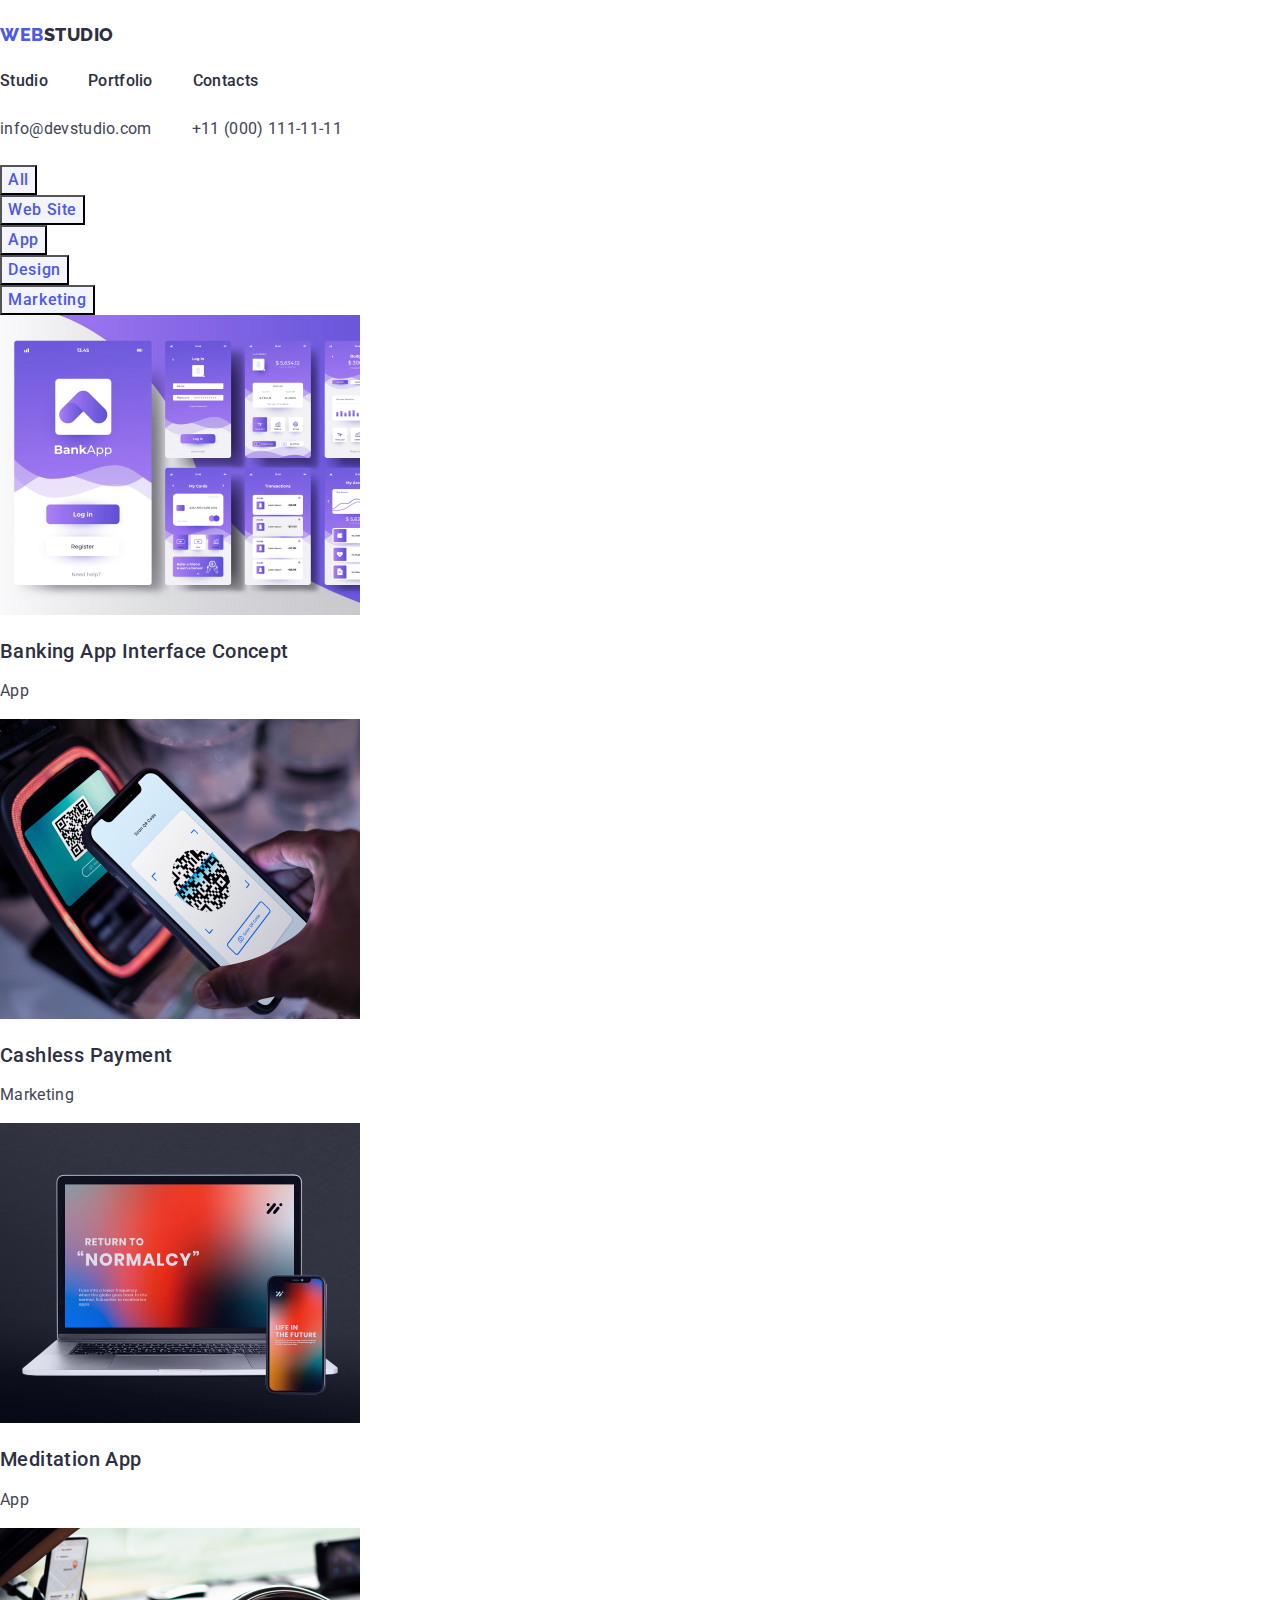
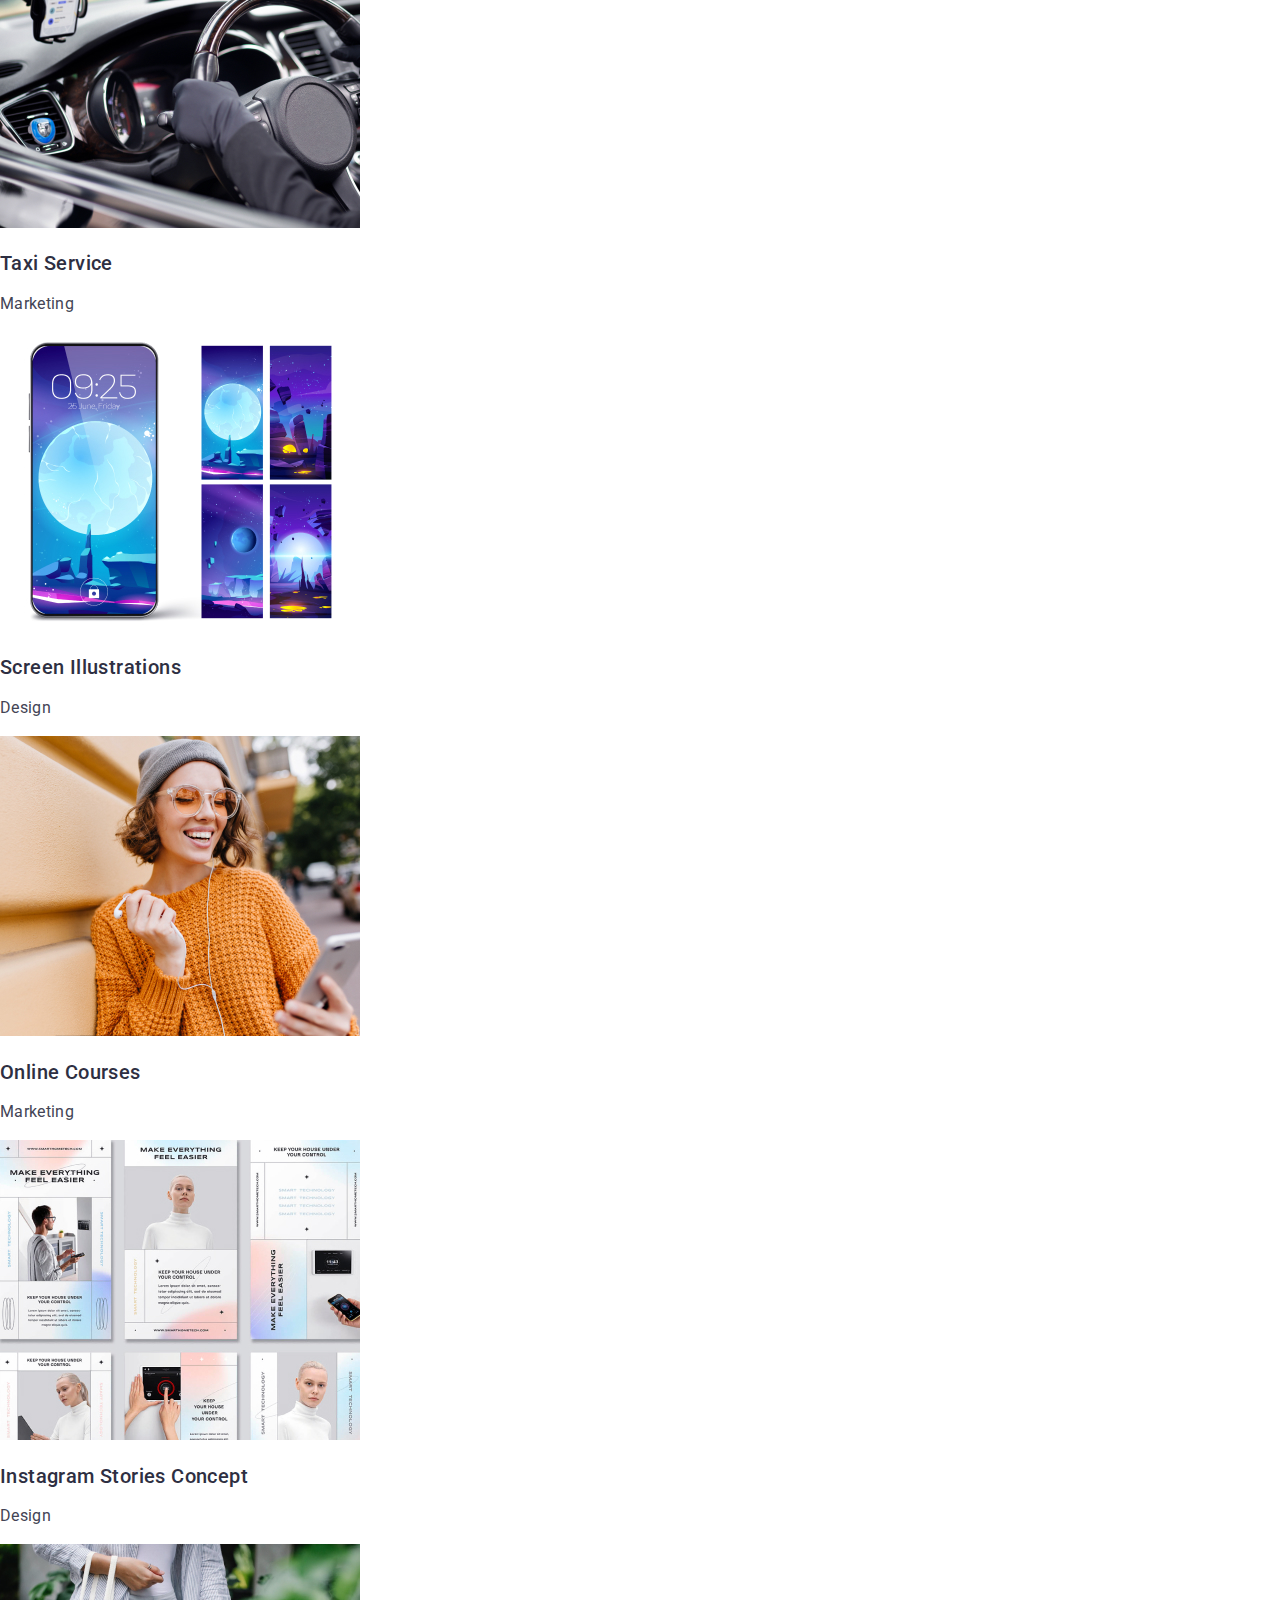
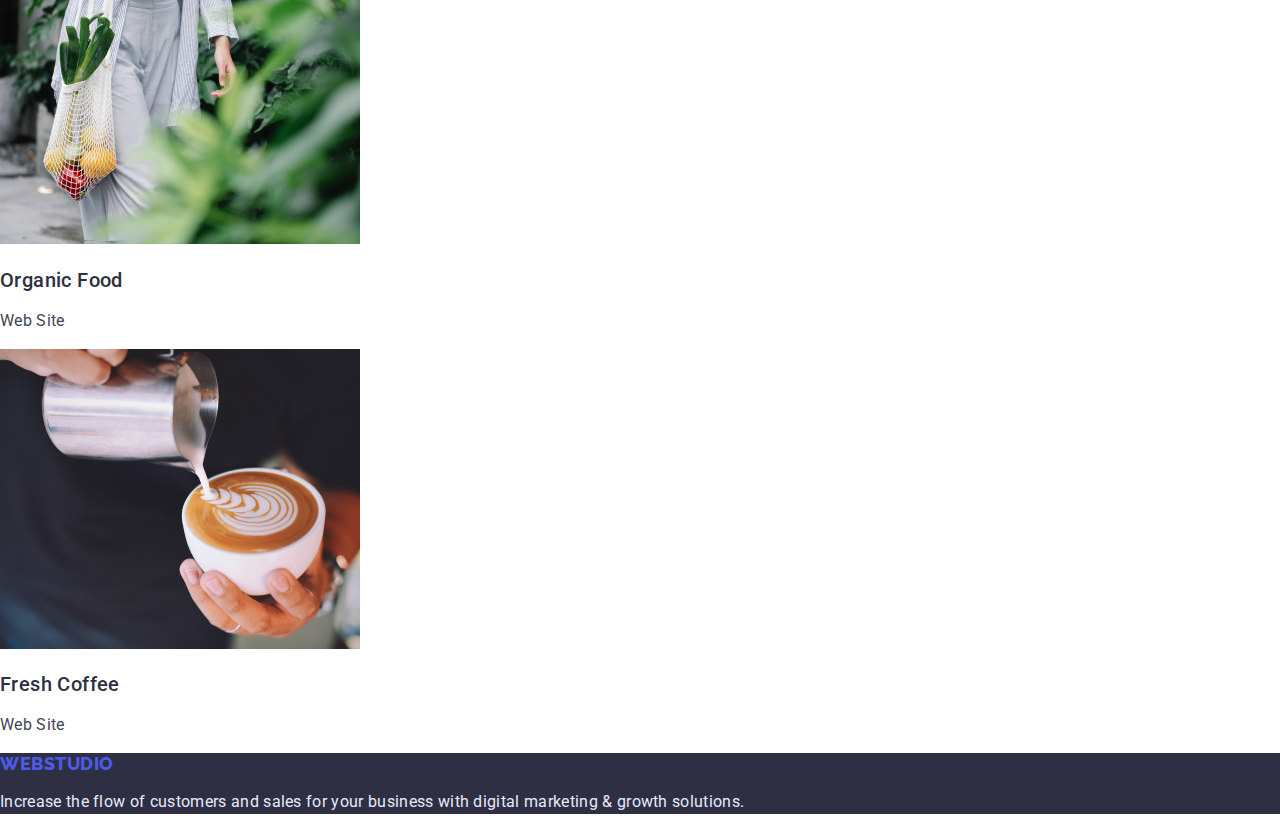
==== portfolio.html @ f451aba5 "1203" ====
<!DOCTYPE html>
<html lang="en">

<head>
    <meta charset="UTF-8">
    <meta http-equiv="X-UA-Compatible" content="IE=edge">
    <meta name="viewport" content="width=device-width, initial-scale=1.0">
    <title>studio</title>
    <link rel="preconnect" href="https://fonts.googleapis.com">
    <link rel="preconnect" href="https://fonts.gstatic.com" crossorigin>
    <link href="https://fonts.googleapis.com/css2?family=Raleway:wght@800&family=Roboto+Mono:wght@600&family=Roboto:wght@400;500;700&display=swap" rel="stylesheet">
    <link rel="stylesheet" href="./css/styles.css" />
</head>

<body>
    <header class="header">
        <nav class="nav">
            <a class="header-logo link" href="./index.html">Web<span class="header-span">Studio</span></a>
            <ul class="header-list list">
                <li class="header-item"><a class="header-button link" href="./index.html">Studio</a></li>
                <li class="header-item"><a class="header-button link" href="./portfolio.html">Portfolio</a></li>
                <li class="header-item"><a class="header-button link" href="">Contacts</a></li>
            </ul>
        </nav>
        <address class="header-address list">
            <ul class="header-address list">
                <li class="header-email list"><a class="header-email link"
                    href="mailto:info@devstudio.com">info@devstudio.com</a></li>
                <li class="header-email list"><a class="header-email link" 
                    href="tel:+110001111111">+11 (000) 111-11-11</a></li>
            </ul>
        </address>
    </header>
    <main>
<section class="section.portfolio">
    <h1 class="menu-title" hidden >menu</h1>
    <ul class="menu-btn list">
        <li><button class="all-btn" type="button">All</button></li>
        <li><button class="all-btn" type="button">Web Site</button></li>
        <li><button class="all-btn" type="button">App</button></li>
        <li><button class="all-btn" type="button">Design</button></li>
        <li><button class="all-btn" type="button">Marketing</button></li>       
    </ul>
   
    <ul class="gallery list">
        <li>  
        <a class="gallery-tabl link" href="">
        <img src="./images/img-banking.jpg" alt="banking" width="360"/>
        <h2 class="gallery-title">Banking App Interface Concept</h2>
        <p class="gallery-text">App</p>
        </a>          
        </li>
                                    
        <li>
        <a class="gallery-tabl link" href=""><img src="./images/img-cashless.jpg" alt="cashless" width="360"/>
        <h2 class="gallery-title">Cashless Payment</h2>
        <p class="gallery-text">Marketing</p></a>  
        </li>
        
        <li> 
        <a class="gallery-tabl link" href=""><img src="./images/img-meditaion.jpg" alt="meditaion" width="360"/>
        <h2 class="gallery-title">Meditation App</h2>
        <p class="gallery-text">App</p></a>          
        </li>
        
        <li> 
        <a class="gallery-tabl link" href=""><img src="./images/img-taxi.jpg" alt="taxi" width="360"/>
        <h2 class="gallery-title">Taxi Service</h2>
        <p class="gallery-text">Marketing</p></a>                            
        </li>
        
        <li>
        <a class="gallery-tabl link" href=""><img src="./images/img-screen.jpg" alt="screen" width="360"/>
        <h2 class="gallery-title">Screen Illustrations</h2>
        <p class="gallery-text">Design</p></a>           
        </li>
        
        <li>
        <a class="gallery-tabl link" href=""><img src="./images/img-online.jpg" alt="online" width="360"/>
        <h2 class="gallery-title">Online Courses</h2>
        <p class="gallery-text">Marketing</p></a>           
        </li>
        
        <li>
        <a class="gallery-tabl link" href=""><img src="./images/img-instagram.jpg" alt="instagram" width="360"/>
        <h2 class="gallery-title">Instagram Stories Concept</h2>
        <p class="gallery-text">Design</p></a>                      
        </li>
        
        <li> 
        <a class="gallery-tabl link" href=""><img src="./images/img-organic.jpg" alt="organic" width="360"/>
        <h2 class="gallery-title">Organic Food</h2>
        <p class="gallery-text">Web Site</p></a>                       
        </li>
        
        <li>
        <a class="gallery-tabl link" href=""><img src="./images/img-fresh.jpg" alt="fresh" width="360"/>
        <h2 class="gallery-title">Fresh Coffee</h2>
        <p class="gallery-text">Web Site</p> </a>                       
        </li>
    </ul>
 </section>
    </main>

    <footer class="footer">
        <a class="footer-logo" href="./index.html">WebStudio</a>
        <p class="footer-text">Increase the flow of customers and
            sales for your business with digital
            marketing & growth solutions.</p>
    </footer>
---- css/styles.css ----
:root{
--body: #434455;
--header: #ffffff;
--header-logo: #4d5ae5;
--header-email: #434455;
--header-email-hover: #404bbf;
--header-email-focus: #404bbf;
--header-button: #2E2F42;
--header-button-hover: #404bbf;
--header-button-focus: #404bbf;
--hero: #2E2F42;
--hero-title: #FFFFFF;
--main-title-color: #ffffff;
--hero-btn: #FFFFFF;
--hero-btn-background: #4D5AE5;
--hero-btn-background-hover: #4D5AE5;
--hero-btn-color-hover: #FFFFFF;
--hero-btn-background-focus: #4D5AE5;
--hero-btn-color-focus: #FFFFFF;
--about-subtitle: #2E2F42;
--about-text: #434455;
--promo-title: #2E2F42;
--team-title:#2E2F42;
--team-title-name: #2E2F42;
--team-text: #434455;
--gallery: #FFFFFF;
--gallery-title: #2E2F42;
--gallery-text: #434455;
--footer-text: #E7E9FC;
--second-title-color: #303030;
--main-btn-color: #ffffff;     
--all-btn: #4d5ae5;
--footer: #2e2f42;
--footer-logo: #4d5ae5;
--span: #2e2f42;
}

body{
    font-family: 'Roboto', sans-serif;    
    color: var(--body);
    font-size: 16px;
    line-height: 1.5;
    margin: 0;
}
.link {
    text-decoration: none;
}
.list{
    list-style: none;
    padding: 0;
    margin: 0;
}

.container{
    display: flex;
    justify-content: space-between;
    align-items: center;
}
.section {
    padding: 120px 0;
}
.header {
background-color: var(--header);
padding: 24px 0;
}
.header-nav {
    display: flex;
    align-items: center;

}
.header-logo {
    font-family: 'Raleway', sans-serif;
    font-weight: 800;
    font-size: 18px;
    line-height: 1.17;     
    display: flex;
    align-items: center;
    letter-spacing: 0.03em;
    text-transform: uppercase;               
    color: var(--header-logo);  
    text-decoration: none;
}
.header-list {
    display: flex;
    gap: 40px;
}
.header-span {
    color: var(--span);
}

.header-button {
    font-family: 'Roboto', sans-serif;
    font-weight: 500;
    font-size: 16px;
    line-height: 1.5;
    letter-spacing: 0.02em;
    color: var(--header-button);  
    text-decoration: none;
    flex: none;
    order: 0;
    flex-grow: 0;
    padding: 24px 0;
    display: block;
}
.header-button:hover {
    color: var(--header-button-hover);
}
.header-button:focus {
   color: var(--header-button-focus);
}
.header-address {
    font-style: normal;
    display: flex;
    gap: 40px;
}
.header-email {
font-family: 'Roboto';
font-size: 16px;
line-height: 1.5;
letter-spacing: 0.02em;
color: var(--header-email);
}
.header-email:hover {
    color: var(--header-email-hover);
}
.header-email:focus {
    color: var(--header-email-focus)
}

.hero {
background-color: var(--hero);
padding: 188px 0;
text-align: center;
}
   
.visually-hidden {    
position: absolute;
width: 1px;
height: 1px;
margin: -1px;
border: 0;
padding: 0;
white-space: nowrap;
clip-path: inset(100%);
clip: rect(0 0 0 0);
overflow: hidden;
}
.about-list {
    display: flex;
    gap: 24px;
}

.hero-title {
    font-family: 'Roboto', sans-serif;
    font-weight: 700;
    font-size: 56px;
    line-height: 1.07;
    text-align: center;
    letter-spacing: 0.02em;
    color: var(--hero-title);
}
.hero-btn {
    font-family: inherit;
    font-weight: 500;
    font-size: 16px;
    line-height: 1.5;
    letter-spacing: 0.04em;
    color: var(--hero-btn);
    background-color: var(--hero-btn-background);
    cursor: pointer;
    padding: 16px 32px;
    border: 0;
}
.hero-btn:hover {
    background-color: var(--hero-btn-background-hover); 
    color: var(--hero-btn-color-hover);
    
}
.hero-btn:focus {
    background-color: var(--hero-btn-background-focus);
    color: var(--hero-btn-color-focus);
    
}

.about-subtitle{
    font-family: 'Roboto', sans-serif;
    font-weight: 500;
    font-size: 20px;
    line-height: 1.2;
    letter-spacing: 0.02em;
    color: var(--about-subtitle);      
    flex: none;
    order: 0;
    flex-grow: 0;
    width: calc((100% - 72px)/4);
    margin: 0 0 8px;
}
.about-text {
    font-family: 'Roboto', sans-serif;
    font-size: 16px;
    line-height: 1.5;
    letter-spacing: 0.02em;    
    color: var(--about-text); 
    flex: none;
    order: 1;
    flex-grow: 0;
}
.section.about {
    padding: 120px 0;
    padding-top: 0;
}
.promo-title {
    font-family: 'Roboto', sans-serif;
    font-weight: 700;
    font-size: 36px;
    line-height: 1.11;
    text-align: center;
    letter-spacing: 0.02em;
    text-transform: capitalize;
    color: var(--promo-title);

}

.team-title {
    font-family: 'Roboto', sans-serif;
    font-weight: 700;
    font-size: 36px;
    line-height: 1.11;  
    text-align: center;
    letter-spacing: 0.02em;
    text-transform: capitalize;
    color: var(--team-title);
}
.team-title-name {
    font-family: 'Roboto', sans-serif;
    font-weight: 500;
    font-size: 20px;
    line-height: 1.2;       
    letter-spacing: 0.02em;
    color:  var(--team-title-name);          
    flex: none;
    order: 0;
    flex-grow: 0;
}
.team-text {
    font-family: 'Roboto', sans-serif;
    font-weight: 400;
    font-size: 16px;
    line-height: 1.5;        
    letter-spacing: 0.02em;
    color: var(--team-text);
    flex: none;
    order: 1;
    flex-grow: 0;
}
/**-----Portfolio---------*/
.section.portfolio {
    padding-top: 96px;
}
.all-btn {
font-family: 'Roboto', sans-serif;
cursor: pointer;
font-weight: 500;
font-size: 16px;
line-height: 1.5;
display: flex;
align-items: center;
text-align: center;
letter-spacing: 0.04em;
color: var(--all-btn);
background-color: #F4F4FD;
border-color: 1px solid #E7E9FC ;
}
.all-btn:hover {
    background-color: #404bbf;
    color: #F4F4FD;
}
.all-btn:focus {
    background-color: #404bbf; 
    color: #F4F4FD;
}
.list {
list-style: none;
padding: 0;
margin: 0;
}
.gallery{
    background-color: var(--gallery);
    text-decoration: none; 
}
.gallery-title{
text-decoration: none;
font-weight: 500;
font-size: 20px;
line-height: 1.2;        
letter-spacing: 0.02em;       
color: var(--gallery-title);
}
.gallery-text{
font-style: normal;
font-size: 16px;
line-height: 1.5;
letter-spacing: 0.02em;
color: var(--gallery-text);
}


/**-----Footer---------*/
.footer {
background-color:  var(--footer); 
}
.footer-title {
position: absolute;
width: 115px;
height: 22px;
left: 156px;
top: 2380px;
}

.footer-logo {
font-family: 'Raleway', sans-serif;
text-decoration: none;
font-weight: 800;
font-size: 18px;
line-height: 1.17;           
display: flex;
letter-spacing: 0.03em;
text-transform: uppercase;              
color: var(--footer-logo);
}
.footer-span {
    color: #f4f4fd;
}
.footer-text {
font-family: 'Roboto', sans-serif;
font-weight: 400;
font-size: 16px;
line-height: 1.5;           
letter-spacing: 0.02em;
color: var(--footer-text);
}
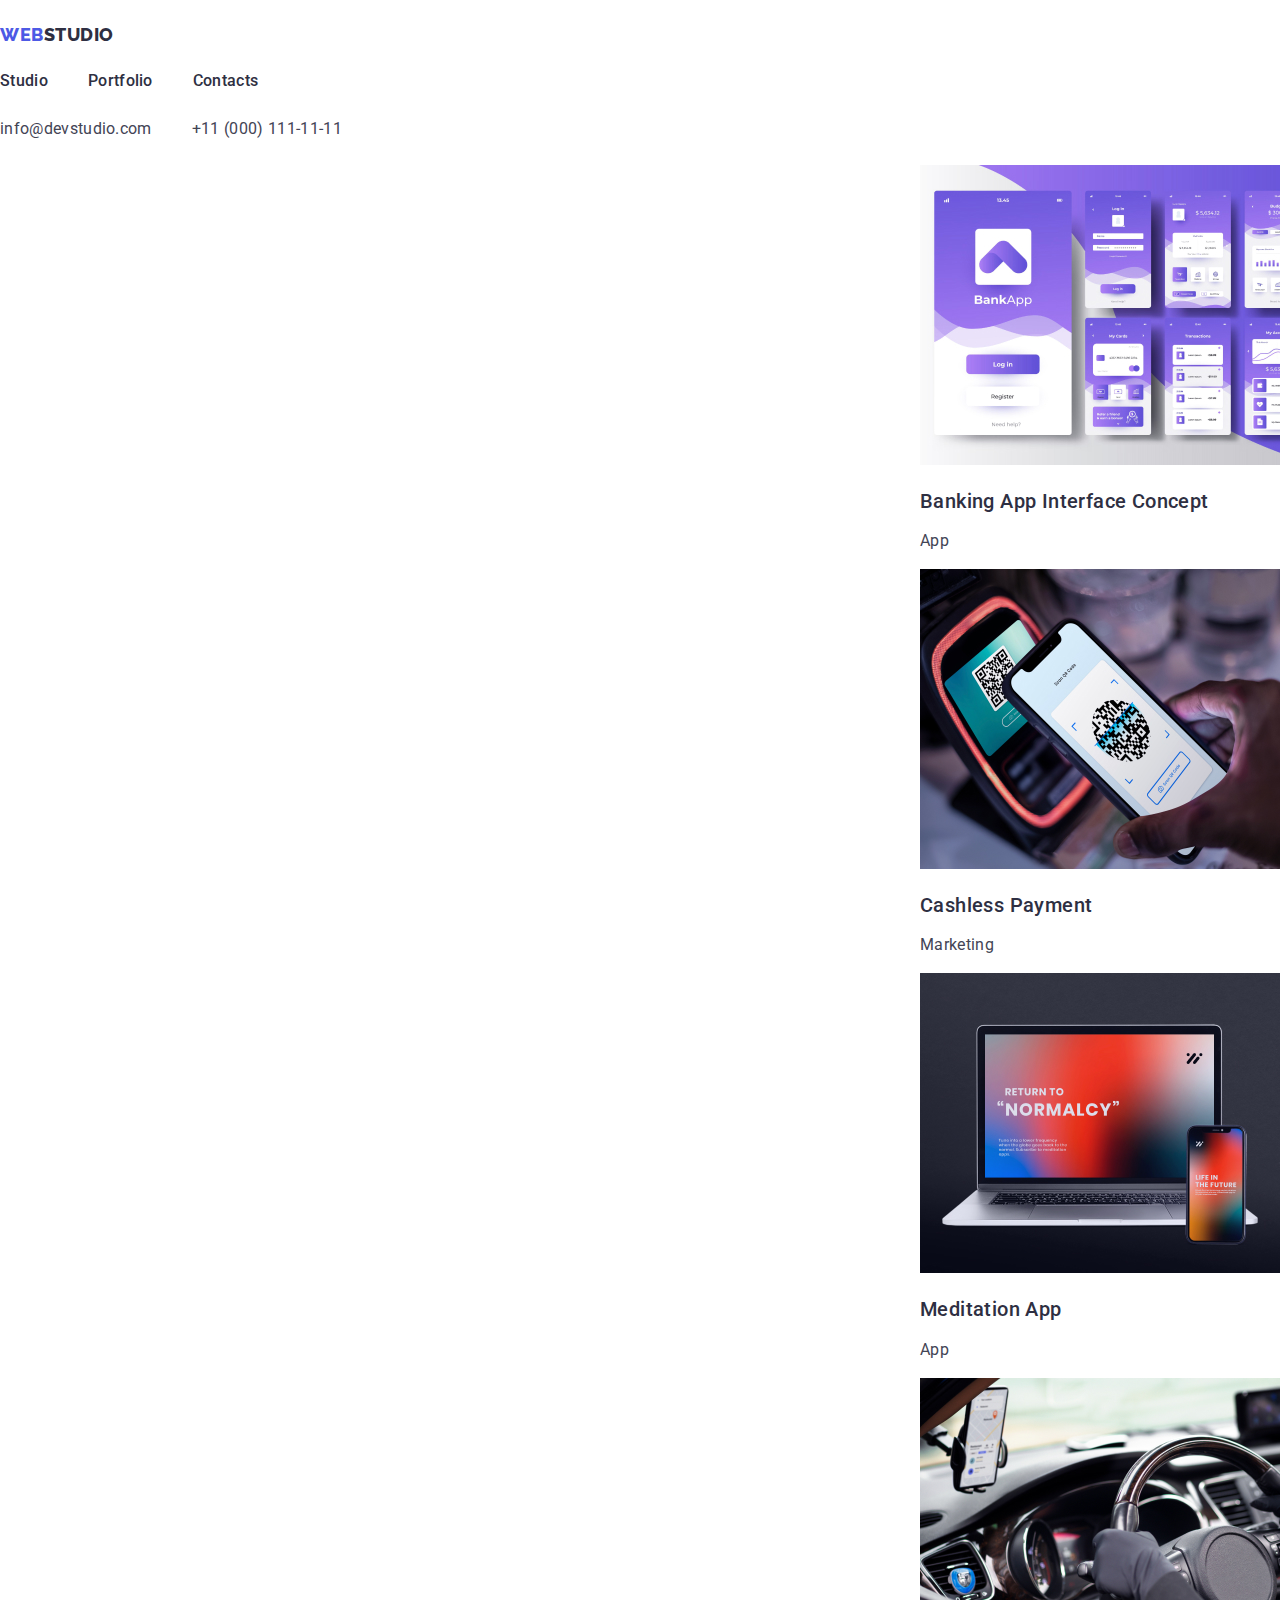
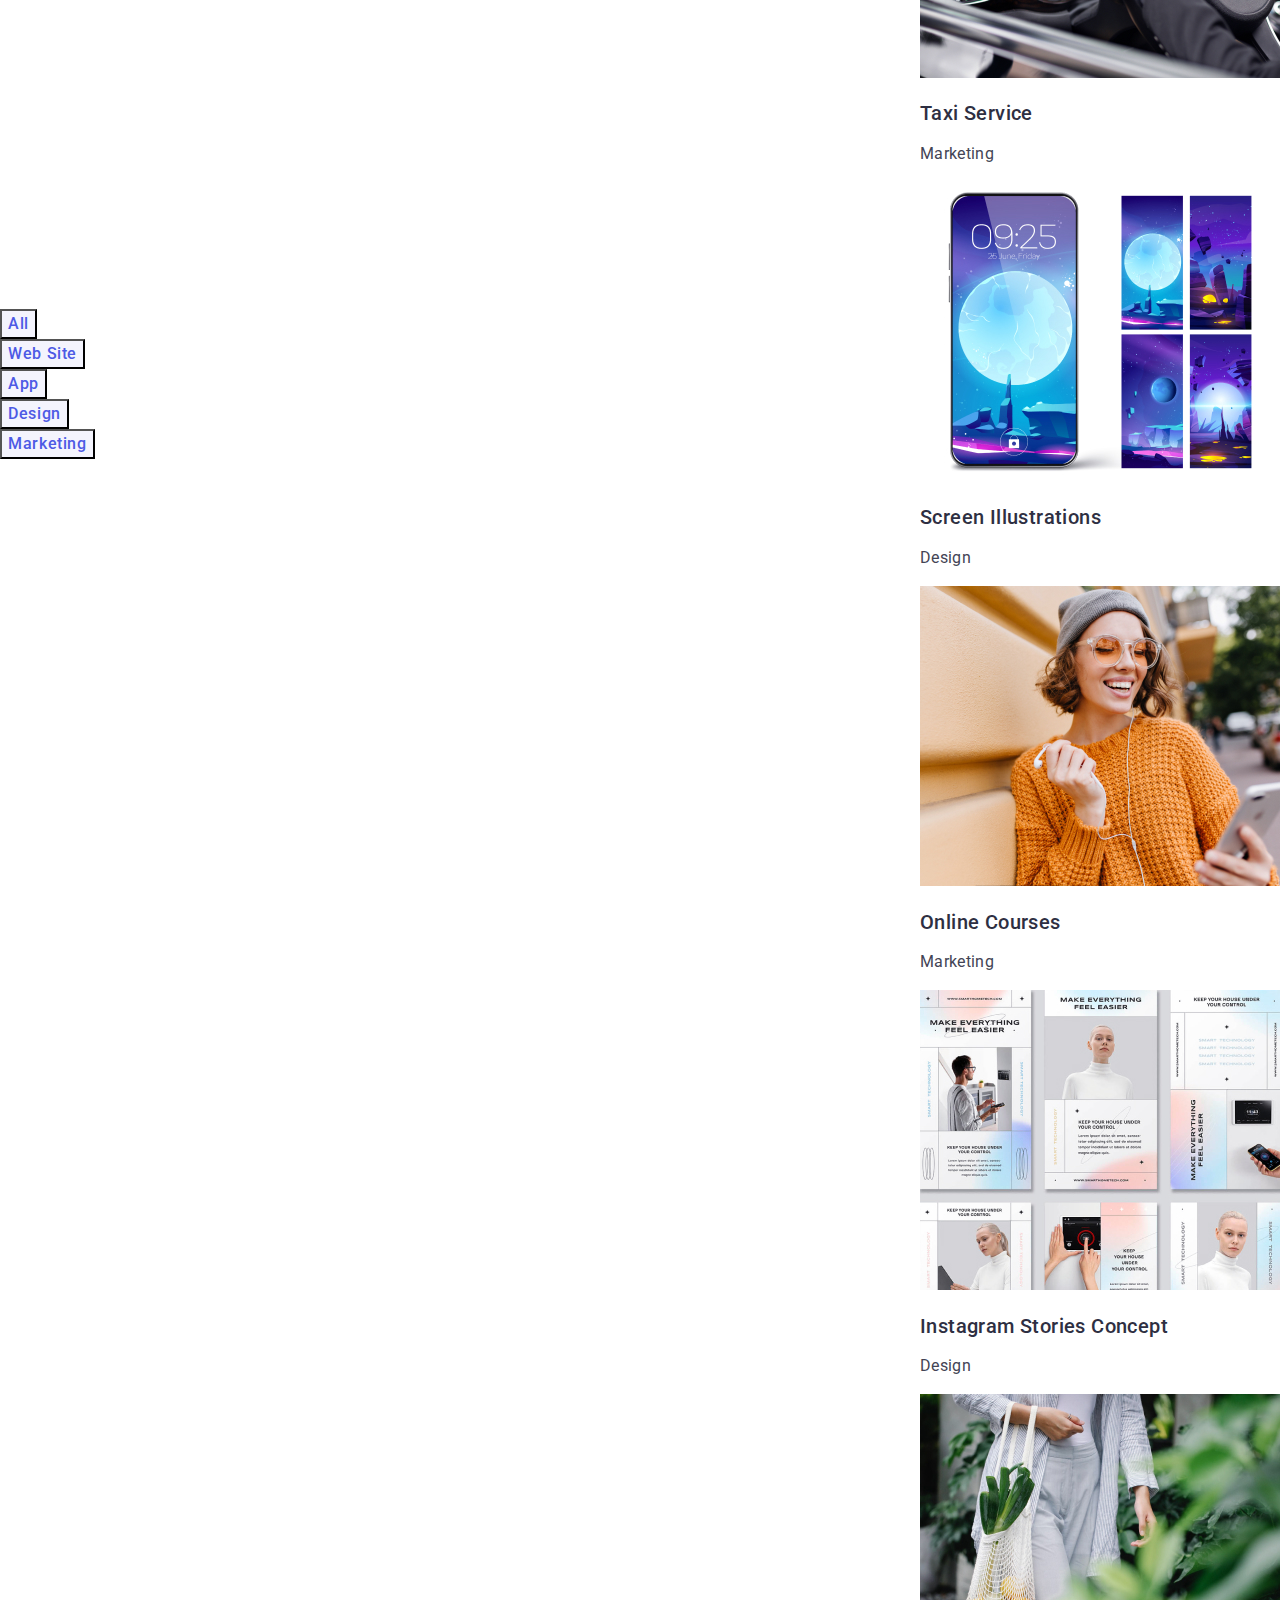
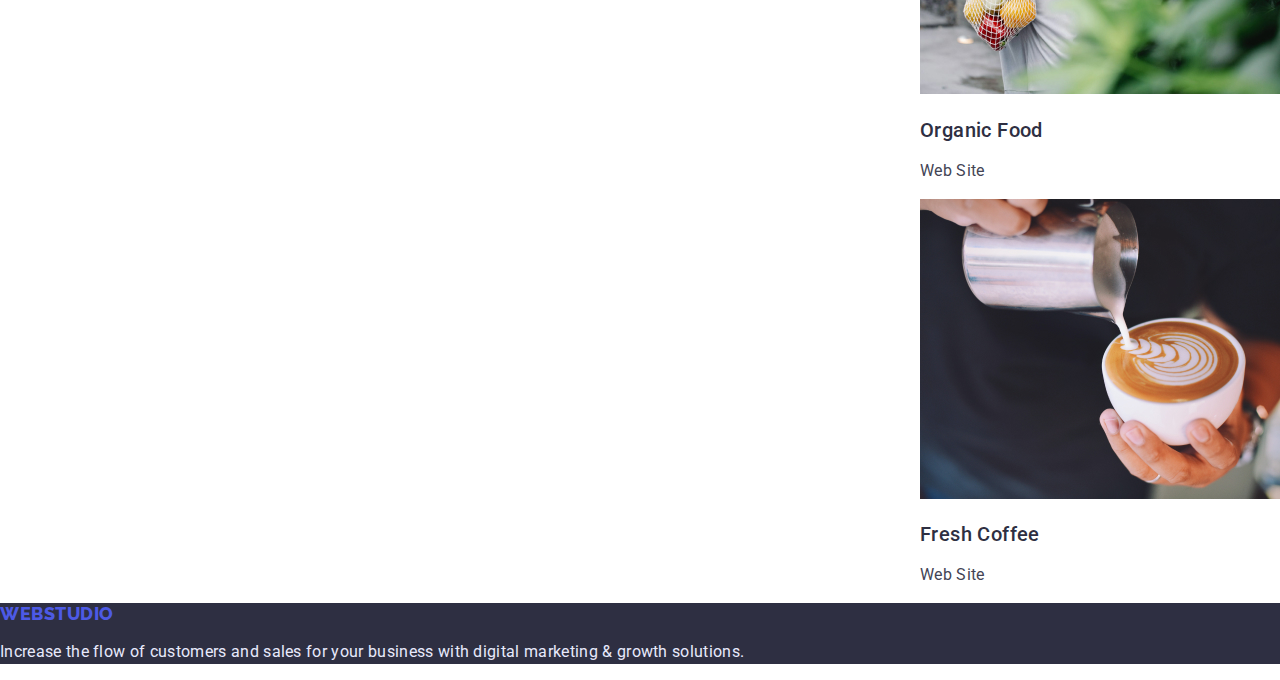
==== commit 1cb4a996: "1303" ====
--- a/portfolio.html
+++ b/portfolio.html
@@ -33,7 +33,8 @@
     </header>
     <main>
 <section class="section.portfolio">
-    <h1 class="menu-title" hidden >menu</h1>
+    <div class="container"> 
+    <h1 class="visually-hidden">menu</h1>
     <ul class="menu-btn list">
         <li><button class="all-btn" type="button">All</button></li>
         <li><button class="all-btn" type="button">Web Site</button></li>
@@ -45,60 +46,87 @@
     <ul class="gallery list">
         <li>  
         <a class="gallery-tabl link" href="">
-        <img src="./images/img-banking.jpg" alt="banking" width="360"/>
+        <img src="./images/img-banking.jpg" alt="banking" width="360" styles/>
+        <div class="gallery-container">
         <h2 class="gallery-title">Banking App Interface Concept</h2>
         <p class="gallery-text">App</p>
+        </div>
         </a>          
         </li>
                                     
         <li>
         <a class="gallery-tabl link" href=""><img src="./images/img-cashless.jpg" alt="cashless" width="360"/>
+        <div class="gallery-container">
         <h2 class="gallery-title">Cashless Payment</h2>
-        <p class="gallery-text">Marketing</p></a>  
+        <p class="gallery-text">Marketing</p>
+        </div>
+        </a>  
         </li>
         
         <li> 
         <a class="gallery-tabl link" href=""><img src="./images/img-meditaion.jpg" alt="meditaion" width="360"/>
+        <div class="gallery-container">
         <h2 class="gallery-title">Meditation App</h2>
-        <p class="gallery-text">App</p></a>          
+        <p class="gallery-text">App</p>
+        </div>
+        </a>          
         </li>
         
         <li> 
         <a class="gallery-tabl link" href=""><img src="./images/img-taxi.jpg" alt="taxi" width="360"/>
+        <div class="gallery-container">
         <h2 class="gallery-title">Taxi Service</h2>
-        <p class="gallery-text">Marketing</p></a>                            
+        <p class="gallery-text">Marketing</p>
+        </div>
+        </a>                            
         </li>
         
         <li>
         <a class="gallery-tabl link" href=""><img src="./images/img-screen.jpg" alt="screen" width="360"/>
+        <div class="gallery-container">
         <h2 class="gallery-title">Screen Illustrations</h2>
-        <p class="gallery-text">Design</p></a>           
+        <p class="gallery-text">Design</p>
+        </div>
+        </a>           
         </li>
         
         <li>
         <a class="gallery-tabl link" href=""><img src="./images/img-online.jpg" alt="online" width="360"/>
+        <div class="gallery-container">
         <h2 class="gallery-title">Online Courses</h2>
-        <p class="gallery-text">Marketing</p></a>           
+        <p class="gallery-text">Marketing</p>
+        </div>
+        </a>           
         </li>
         
         <li>
         <a class="gallery-tabl link" href=""><img src="./images/img-instagram.jpg" alt="instagram" width="360"/>
+        <div class="gallery-container">
         <h2 class="gallery-title">Instagram Stories Concept</h2>
-        <p class="gallery-text">Design</p></a>                      
+        <p class="gallery-text">Design</p>
+        </div>
+        </a>                      
         </li>
         
         <li> 
         <a class="gallery-tabl link" href=""><img src="./images/img-organic.jpg" alt="organic" width="360"/>
+        <div class="gallery-container">
         <h2 class="gallery-title">Organic Food</h2>
-        <p class="gallery-text">Web Site</p></a>                       
+        <p class="gallery-text">Web Site</p>
+        </div>
+        </a>                       
         </li>
         
         <li>
         <a class="gallery-tabl link" href=""><img src="./images/img-fresh.jpg" alt="fresh" width="360"/>
+        <div class="gallery-container">
         <h2 class="gallery-title">Fresh Coffee</h2>
-        <p class="gallery-text">Web Site</p> </a>                       
+        <p class="gallery-text">Web Site</p> 
+        </div>
+        </a>                       
         </li>
     </ul>
+    </div>
  </section>
     </main>
 
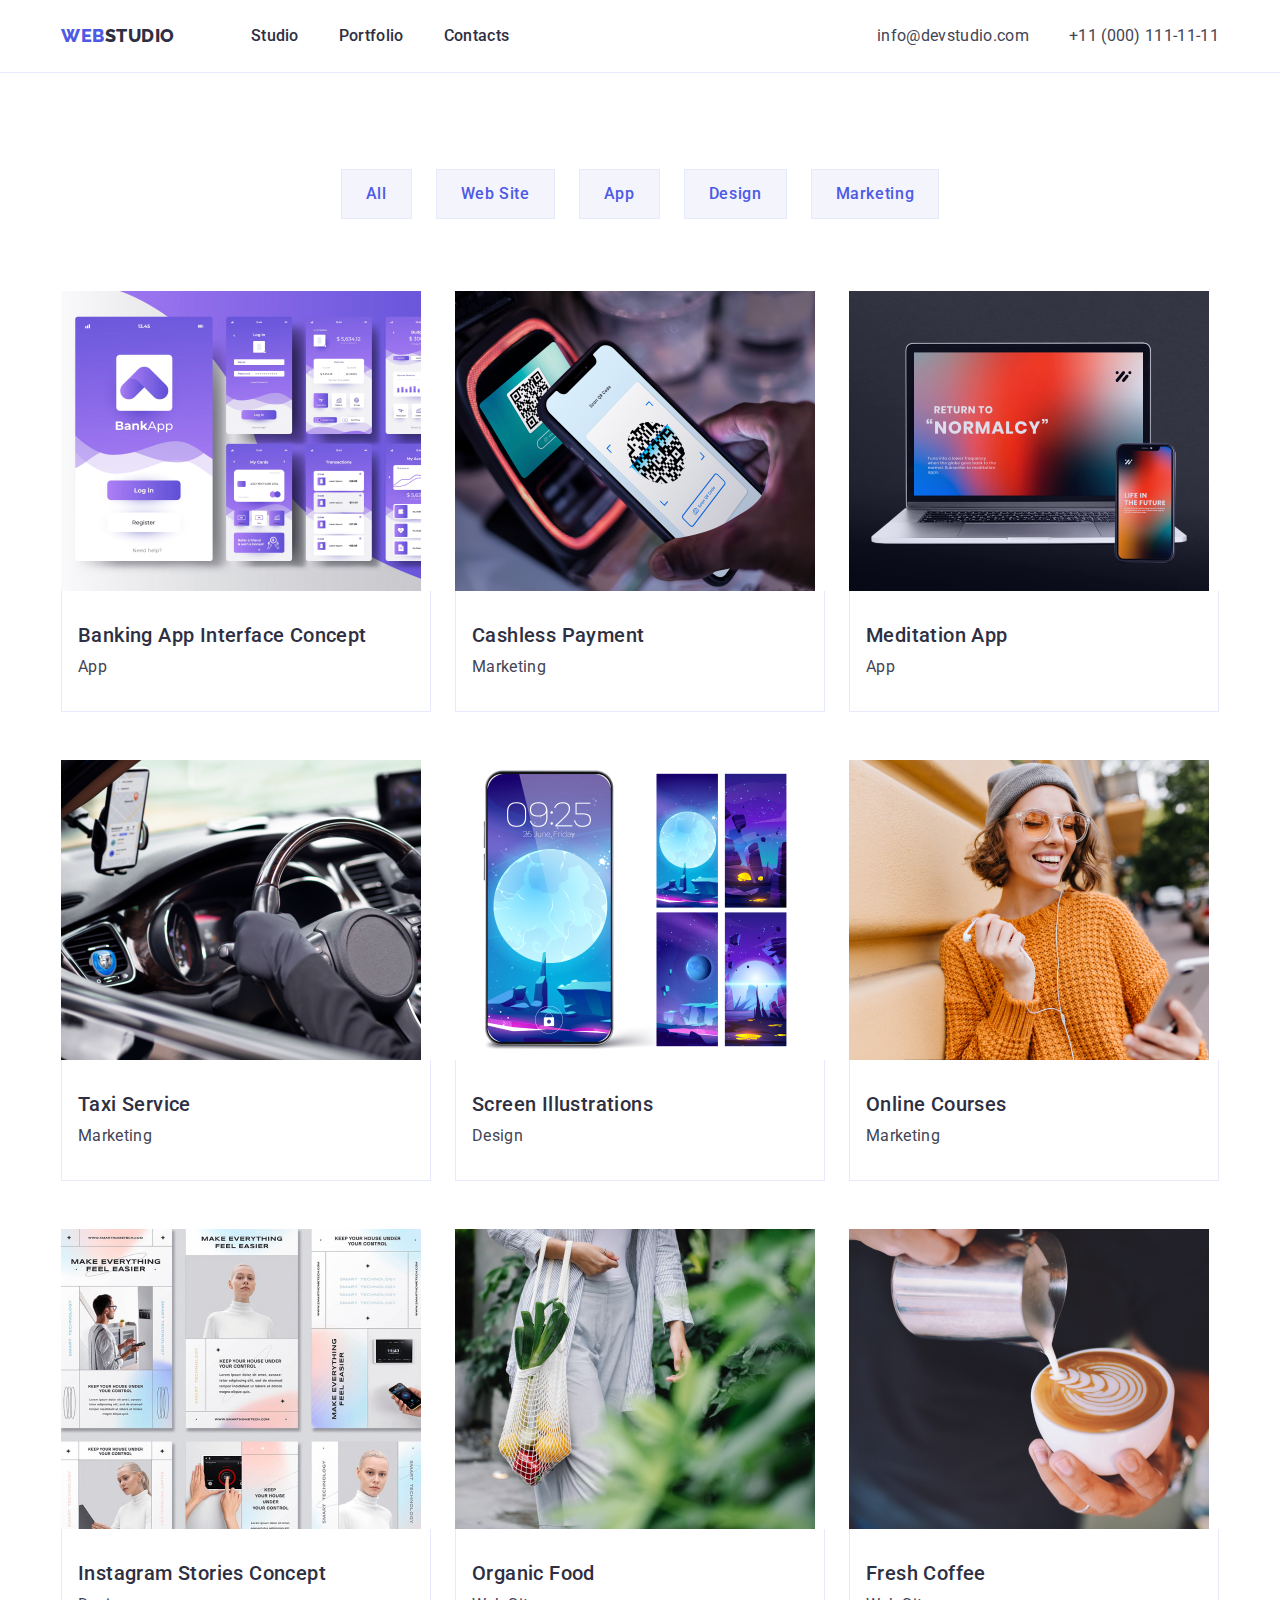
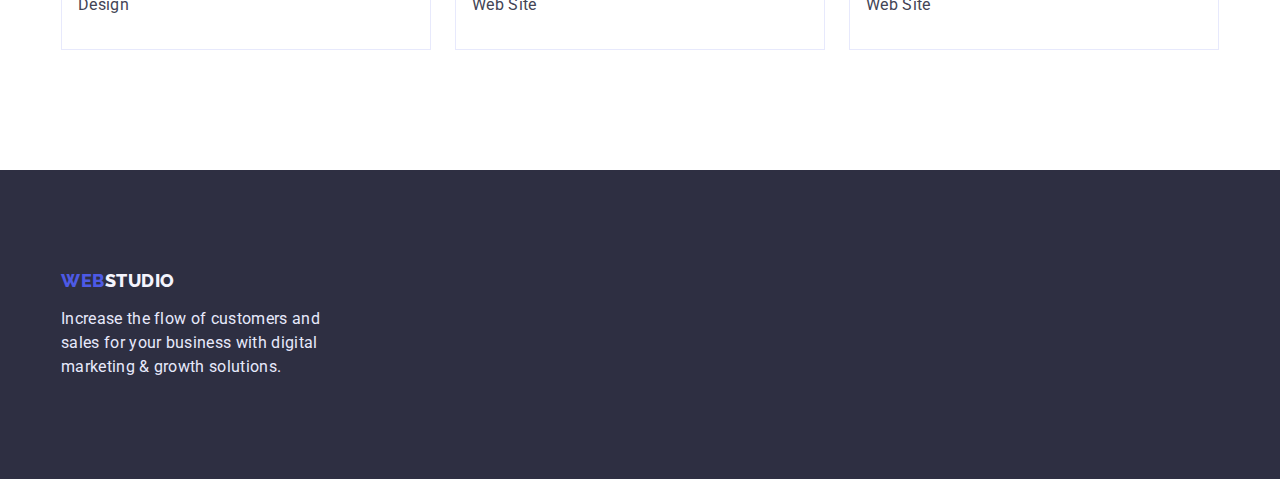
==== commit ec33f142: "1503" ====
--- a/portfolio.html
+++ b/portfolio.html
@@ -8,33 +8,42 @@
     <title>studio</title>
     <link rel="preconnect" href="https://fonts.googleapis.com">
     <link rel="preconnect" href="https://fonts.gstatic.com" crossorigin>
-    <link href="https://fonts.googleapis.com/css2?family=Raleway:wght@800&family=Roboto+Mono:wght@600&family=Roboto:wght@400;500;700&display=swap" rel="stylesheet">
+    <link
+        href="https://fonts.googleapis.com/css2?family=Raleway:wght@800&family=Roboto+Mono:wght@600&family=Roboto:wght@400;500;700&display=swap"
+        rel="stylesheet">
+    <link rel="stylesheet" href="https://cdnjs.cloudflare.com/ajax/libs/modern-normalize/1.1.0/modern-normalize.min.css"
+        integrity="sha512-wpPYUAdjBVSE4KJnH1VR1HeZfpl1ub8YT/NKx4PuQ5NmX2tKuGu6U/JRp5y+Y8XG2tV+wKQpNHVUX03MfMFn9Q=="
+        crossorigin="anonymous" referrerpolicy="no-referrer" />
     <link rel="stylesheet" href="./css/styles.css" />
+
 </head>
 
 <body>
     <header class="header">
-        <nav class="nav">
-            <a class="header-logo link" href="./index.html">Web<span class="header-span">Studio</span></a>
-            <ul class="header-list list">
-                <li class="header-item"><a class="header-button link" href="./index.html">Studio</a></li>
-                <li class="header-item"><a class="header-button link" href="./portfolio.html">Portfolio</a></li>
-                <li class="header-item"><a class="header-button link" href="">Contacts</a></li>
-            </ul>
-        </nav>
-        <address class="header-address list">
-            <ul class="header-address list">
-                <li class="header-email list"><a class="header-email link"
-                    href="mailto:info@devstudio.com">info@devstudio.com</a></li>
-                <li class="header-email list"><a class="header-email link" 
-                    href="tel:+110001111111">+11 (000) 111-11-11</a></li>
-            </ul>
-        </address>
+        <div class="container header-container">
+            <nav class="header-nav">
+                <a class="header-logo link" href="./portfolio.html">Web<span class="header-span">Studio</span></a>
+                <ul class="header-list list">
+                    <li class="header-item"><a class="header-button link" href="./index.html">Studio</a></li>
+                    <li class="header-item"><a class="header-button link" href="./portfolio.html">Portfolio</a></li>
+                    <li class="header-item"><a class="header-button link" href="">Contacts</a></li>
+                </ul>
+            </nav>
+            <address class="header-address list">
+                <ul class="header-address list">
+                    <li class="header-email list"><a class="header-email link"
+                            href="mailto:info@devstudio.com">info@devstudio.com</a></li>
+                    <li class="header-email list"><a class="header-email link" href="tel:+110001111111">+11 (000)
+                            111-11-11</a></li>
+                </ul>
+            </address>
+        </div>
     </header>
     <main>
-<section class="section.portfolio">
-    <div class="container"> 
+<section class="section-portfolio">
+    <div class="container">
     <h1 class="visually-hidden">menu</h1>
+    
     <ul class="menu-btn list">
         <li><button class="all-btn" type="button">All</button></li>
         <li><button class="all-btn" type="button">Web Site</button></li>
@@ -44,9 +53,9 @@
     </ul>
    
     <ul class="gallery list">
-        <li>  
+        <li class="gallery-block">  
         <a class="gallery-tabl link" href="">
-        <img src="./images/img-banking.jpg" alt="banking" width="360" styles/>
+        <img class="img" src="./images/img-banking.jpg" alt="banking" width="360" styles/>
         <div class="gallery-container">
         <h2 class="gallery-title">Banking App Interface Concept</h2>
         <p class="gallery-text">App</p>
@@ -54,8 +63,8 @@
         </a>          
         </li>
                                     
-        <li>
-        <a class="gallery-tabl link" href=""><img src="./images/img-cashless.jpg" alt="cashless" width="360"/>
+        <li class="gallery-block">
+        <a class="gallery-tabl link" href=""><img class="img" src="./images/img-cashless.jpg" alt="cashless" width="360"/>
         <div class="gallery-container">
         <h2 class="gallery-title">Cashless Payment</h2>
         <p class="gallery-text">Marketing</p>
@@ -63,8 +72,8 @@
         </a>  
         </li>
         
-        <li> 
-        <a class="gallery-tabl link" href=""><img src="./images/img-meditaion.jpg" alt="meditaion" width="360"/>
+        <li class="gallery-block"> 
+        <a class="gallery-tabl link" href=""><img class="img" src="./images/img-meditaion.jpg" alt="meditaion" width="360"/>
         <div class="gallery-container">
         <h2 class="gallery-title">Meditation App</h2>
         <p class="gallery-text">App</p>
@@ -72,8 +81,8 @@
         </a>          
         </li>
         
-        <li> 
-        <a class="gallery-tabl link" href=""><img src="./images/img-taxi.jpg" alt="taxi" width="360"/>
+        <li class="gallery-block"> 
+        <a class="gallery-tabl link" href=""><img class="img" src="./images/img-taxi.jpg" alt="taxi" width="360"/>
         <div class="gallery-container">
         <h2 class="gallery-title">Taxi Service</h2>
         <p class="gallery-text">Marketing</p>
@@ -81,8 +90,8 @@
         </a>                            
         </li>
         
-        <li>
-        <a class="gallery-tabl link" href=""><img src="./images/img-screen.jpg" alt="screen" width="360"/>
+        <li class="gallery-block">
+        <a class="gallery-tabl link" href=""><img class="img" src="./images/img-screen.jpg" alt="screen" width="360"/>
         <div class="gallery-container">
         <h2 class="gallery-title">Screen Illustrations</h2>
         <p class="gallery-text">Design</p>
@@ -90,8 +99,8 @@
         </a>           
         </li>
         
-        <li>
-        <a class="gallery-tabl link" href=""><img src="./images/img-online.jpg" alt="online" width="360"/>
+        <li class="gallery-block">
+        <a class="gallery-tabl link" href=""><img class="img" src="./images/img-online.jpg" alt="online" width="360"/>
         <div class="gallery-container">
         <h2 class="gallery-title">Online Courses</h2>
         <p class="gallery-text">Marketing</p>
@@ -99,8 +108,8 @@
         </a>           
         </li>
         
-        <li>
-        <a class="gallery-tabl link" href=""><img src="./images/img-instagram.jpg" alt="instagram" width="360"/>
+        <li class="gallery-block">
+        <a class="gallery-tabl link" href=""><img class="img" src="./images/img-instagram.jpg" alt="instagram" width="360"/>
         <div class="gallery-container">
         <h2 class="gallery-title">Instagram Stories Concept</h2>
         <p class="gallery-text">Design</p>
@@ -108,8 +117,8 @@
         </a>                      
         </li>
         
-        <li> 
-        <a class="gallery-tabl link" href=""><img src="./images/img-organic.jpg" alt="organic" width="360"/>
+        <li class="gallery-block"> 
+        <a class="gallery-tabl link" href=""><img class="img" src="./images/img-organic.jpg" alt="organic" width="360"/>
         <div class="gallery-container">
         <h2 class="gallery-title">Organic Food</h2>
         <p class="gallery-text">Web Site</p>
@@ -117,8 +126,8 @@
         </a>                       
         </li>
         
-        <li>
-        <a class="gallery-tabl link" href=""><img src="./images/img-fresh.jpg" alt="fresh" width="360"/>
+        <li class="gallery-block">
+        <a class="gallery-tabl link" href=""><img class="img" src="./images/img-fresh.jpg" alt="fresh" width="360"/>
         <div class="gallery-container">
         <h2 class="gallery-title">Fresh Coffee</h2>
         <p class="gallery-text">Web Site</p> 
@@ -131,8 +140,12 @@
     </main>
 
     <footer class="footer">
-        <a class="footer-logo" href="./index.html">WebStudio</a>
-        <p class="footer-text">Increase the flow of customers and
-            sales for your business with digital
-            marketing & growth solutions.</p>
+        <div class="container">
+            <div class="footer-container">
+                <a class="footer-logo link" href="./index.html">Web<span class="footer-span">Studio</span></a>
+                <p class="footer-text">Increase the flow of customers and
+                    sales for your business with digital
+                    marketing & growth solutions.</p>
+            </div>
+        </div>
     </footer>--- a/css/styles.css
+++ b/css/styles.css
@@ -3,36 +3,31 @@
 --header: #ffffff;
 --header-logo: #4d5ae5;
 --header-email: #434455;
---header-email-hover: #404bbf;
---header-email-focus: #404bbf;
+--hover-focus: #404bbf;
 --header-button: #2E2F42;
---header-button-hover: #404bbf;
---header-button-focus: #404bbf;
+--header-borbot: #E7E9FC;
 --hero: #2E2F42;
---hero-title: #FFFFFF;
+--hero-F: #FFFFFF;
 --main-title-color: #ffffff;
---hero-btn: #FFFFFF;
 --hero-btn-background: #4D5AE5;
---hero-btn-background-hover: #4D5AE5;
---hero-btn-color-hover: #FFFFFF;
---hero-btn-background-focus: #4D5AE5;
---hero-btn-color-focus: #FFFFFF;
 --about-subtitle: #2E2F42;
 --about-text: #434455;
 --promo-title: #2E2F42;
+--section-team-background: #F4F4FD;
 --team-title:#2E2F42;
 --team-title-name: #2E2F42;
 --team-text: #434455;
---gallery: #FFFFFF;
 --gallery-title: #2E2F42;
 --gallery-text: #434455;
 --footer-text: #E7E9FC;
 --second-title-color: #303030;
 --main-btn-color: #ffffff;     
 --all-btn: #4d5ae5;
+--all-btn-bord: #E7E9FC;
 --footer: #2e2f42;
 --footer-logo: #4d5ae5;
 --span: #2e2f42;
+--footer-span: #f4f4fd;
 }
 
 body{
@@ -45,13 +40,19 @@
 .link {
     text-decoration: none;
 }
+
 .list{
     list-style: none;
     padding: 0;
     margin: 0;
 }
-
 .container{
+    width: 1158px;
+    margin: 0 auto;
+    padding-left: 15px;
+    padding-right: 15px;
+}
+.header-container{
     display: flex;
     justify-content: space-between;
     align-items: center;
@@ -60,8 +61,7 @@
     padding: 120px 0;
 }
 .header {
-background-color: var(--header);
-padding: 24px 0;
+    border-bottom: 1px solid var(--header-borbot);
 }
 .header-nav {
     display: flex;
@@ -79,10 +79,17 @@
     text-transform: uppercase;               
     color: var(--header-logo);  
     text-decoration: none;
+    flex-direction: row;
+    align-items: flex-start;
+    padding: 0px;
+    margin-right: 76px;
 }
 .header-list {
     display: flex;
+    align-items: flex-start;
+    padding: 0px;
     gap: 40px;
+    top: 0px;
 }
 .header-span {
     color: var(--span);
@@ -103,10 +110,10 @@
     display: block;
 }
 .header-button:hover {
-    color: var(--header-button-hover);
+    color: var(--hover-focus);
 }
 .header-button:focus {
-   color: var(--header-button-focus);
+   color: var(--hover-focus);
 }
 .header-address {
     font-style: normal;
@@ -121,65 +128,74 @@
 color: var(--header-email);
 }
 .header-email:hover {
-    color: var(--header-email-hover);
+    color: var(--hover-focus);
 }
 .header-email:focus {
-    color: var(--header-email-focus)
+    color: var(--hover-focus)
 }
 
 .hero {
-background-color: var(--hero);
-padding: 188px 0;
-text-align: center;
+    background-color: var(--hero);
+    padding: 188px 0;
+    text-align: center;
 }
    
-.visually-hidden {    
-position: absolute;
-width: 1px;
-height: 1px;
-margin: -1px;
-border: 0;
-padding: 0;
-white-space: nowrap;
-clip-path: inset(100%);
-clip: rect(0 0 0 0);
-overflow: hidden;
-}
 .about-list {
     display: flex;
     gap: 24px;
 }
-
 .hero-title {
     font-family: 'Roboto', sans-serif;
+    margin: 0 auto 48px;
+    width: 496px;
     font-weight: 700;
     font-size: 56px;
     line-height: 1.07;
     text-align: center;
     letter-spacing: 0.02em;
-    color: var(--hero-title);
+    color: var(--hero-F);
 }
 .hero-btn {
     font-family: inherit;
+    display: block;
+    margin: 0 auto;
     font-weight: 500;
     font-size: 16px;
     line-height: 1.5;
     letter-spacing: 0.04em;
-    color: var(--hero-btn);
+    color: var(--hero-F);
     background-color: var(--hero-btn-background);
+    box-shadow: 0px 4px 4px rgba(0, 0, 0, 0.15);
+    border-radius: 4px;
     cursor: pointer;
     padding: 16px 32px;
     border: 0;
 }
 .hero-btn:hover {
-    background-color: var(--hero-btn-background-hover); 
-    color: var(--hero-btn-color-hover);
+    background-color: var(--hover-focus); 
+    color: var(--hero-F);
     
 }
 .hero-btn:focus {
-    background-color: var(--hero-btn-background-focus);
-    color: var(--hero-btn-color-focus);
-    
+    background-color: var(--hover-focus);
+    color: var(--hero-F);
+}
+
+.visually-hidden {
+    position: absolute;
+    width: 1px;
+    height: 1px;
+    margin: -1px;
+    border: 0;
+    padding: 0;
+    white-space: nowrap;
+    clip-path: inset(100%);
+    clip: rect(0 0 0 0);
+    overflow: hidden;
+    color: #2E2F42;
+}
+.about-item {
+    width: calc((100% - 72px)/4);
 }
 
 .about-subtitle{
@@ -188,12 +204,8 @@
     font-size: 20px;
     line-height: 1.2;
     letter-spacing: 0.02em;
-    color: var(--about-subtitle);      
-    flex: none;
-    order: 0;
-    flex-grow: 0;
-    width: calc((100% - 72px)/4);
-    margin: 0 0 8px;
+    color: var(--about-subtitle); 
+    margin: 0;     
 }
 .about-text {
     font-family: 'Roboto', sans-serif;
@@ -204,12 +216,12 @@
     flex: none;
     order: 1;
     flex-grow: 0;
-}
-.section.about {
-    padding: 120px 0;
+    margin: 8px 0;
+}
+.about {
     padding-top: 0;
 }
-.promo-title {
+.promo-title{
     font-family: 'Roboto', sans-serif;
     font-weight: 700;
     font-size: 36px;
@@ -218,18 +230,33 @@
     letter-spacing: 0.02em;
     text-transform: capitalize;
     color: var(--promo-title);
-
-}
-
-.team-title {
-    font-family: 'Roboto', sans-serif;
-    font-weight: 700;
-    font-size: 36px;
-    line-height: 1.11;  
+    margin: 0;
+    gap: 24px;
+}
+.img {
+    display: block;
+}
+.style{
+    display: block;
+    max-width: 100%;
+}
+.team {
+    padding: 120px 0;
+    background-color: var(--section-team-background);
+}
+
+.team-list {
+    display: flex;
+    gap: 24px;
+}
+.team-info{
+    width: calc((100% - 72px)/4);
+    background-color: var(--section-team-background);
+    display: block;
+}
+.team-style{
+    padding: 32px 0;
     text-align: center;
-    letter-spacing: 0.02em;
-    text-transform: capitalize;
-    color: var(--team-title);
 }
 .team-title-name {
     font-family: 'Roboto', sans-serif;
@@ -241,6 +268,7 @@
     flex: none;
     order: 0;
     flex-grow: 0;
+    margin: 0 0 8px;
 }
 .team-text {
     font-family: 'Roboto', sans-serif;
@@ -252,62 +280,93 @@
     flex: none;
     order: 1;
     flex-grow: 0;
+    margin: 0;
 }
 /**-----Portfolio---------*/
-.section.portfolio {
+.list {
+    list-style: none;
+    display: flex;
+    align-items: center;
+    flex-wrap: wrap;
+    padding: 0;
+    margin: 0;
+}
+.section-portfolio {
     padding-top: 96px;
 }
+.menu-btn{
+    justify-content: center;
+    margin-bottom: 72px;
+    padding: 0px 0px;
+    gap: 24px;
+}
 .all-btn {
-font-family: 'Roboto', sans-serif;
-cursor: pointer;
-font-weight: 500;
-font-size: 16px;
-line-height: 1.5;
-display: flex;
-align-items: center;
-text-align: center;
-letter-spacing: 0.04em;
-color: var(--all-btn);
-background-color: #F4F4FD;
-border-color: 1px solid #E7E9FC ;
+    font-family: 'Roboto', sans-serif;
+    cursor: pointer;
+    font-weight: 500;
+    font-size: 16px;
+    line-height: 1.5;
+    display: flex;
+    align-items: center;
+    text-align: center;
+    letter-spacing: 0.04em;
+    color: var(--all-btn);
+    background-color: var(--section-team-background);
+    border: 1px solid var(--all-btn-bord);
+    padding: 12px 24px;
+    gap: 24px;    
 }
 .all-btn:hover {
-    background-color: #404bbf;
-    color: #F4F4FD;
+    background-color: var(--hover-focus);
+    color: var(--section-team-background);
 }
 .all-btn:focus {
-    background-color: #404bbf; 
-    color: #F4F4FD;
-}
-.list {
-list-style: none;
-padding: 0;
-margin: 0;
-}
+    background-color: var(--hover-focus); 
+    color: var(--section-team-background);
+}
+
 .gallery{
-    background-color: var(--gallery);
+    background-color: var(--hero-F);
     text-decoration: none; 
+    display: flex;
+    flex-wrap: wrap;
+    gap: 48px 24px;
+    margin-bottom: 120px;
+}
+.gallery-block {
+    width: calc((100% - 48px)/3);
+}
+
+.gallery-container {
+    padding: 32px 16px;
+    border: 1px solid #E7E9FC;
+    border-top: 0;
 }
 .gallery-title{
-text-decoration: none;
-font-weight: 500;
-font-size: 20px;
-line-height: 1.2;        
-letter-spacing: 0.02em;       
-color: var(--gallery-title);
+    text-decoration: none;
+    font-weight: 500;
+    font-size: 20px;
+    line-height: 1.2;        
+    letter-spacing: 0.02em;       
+    color: var(--gallery-title);
+    margin: 0 0 8px;
 }
 .gallery-text{
-font-style: normal;
-font-size: 16px;
-line-height: 1.5;
-letter-spacing: 0.02em;
-color: var(--gallery-text);
-}
-
+    font-style: normal;
+    font-size: 16px;
+    line-height: 1.5;
+    letter-spacing: 0.02em;
+    color: var(--gallery-text);
+    margin: 0;
+}
 
 /**-----Footer---------*/
 .footer {
 background-color:  var(--footer); 
+padding: 100px 0;
+}
+.footer-container{
+    width: 264px;
 }
 .footer-title {
 position: absolute;
@@ -323,13 +382,14 @@
 font-weight: 800;
 font-size: 18px;
 line-height: 1.17;           
-display: flex;
+display: inline-block;
 letter-spacing: 0.03em;
 text-transform: uppercase;              
 color: var(--footer-logo);
+margin-bottom: 16px;
 }
 .footer-span {
-    color: #f4f4fd;
+    color: var(--footer-span);
 }
 .footer-text {
 font-family: 'Roboto', sans-serif;
@@ -338,6 +398,7 @@
 line-height: 1.5;           
 letter-spacing: 0.02em;
 color: var(--footer-text);
-}
-
-
+margin: 0;
+}
+
+
